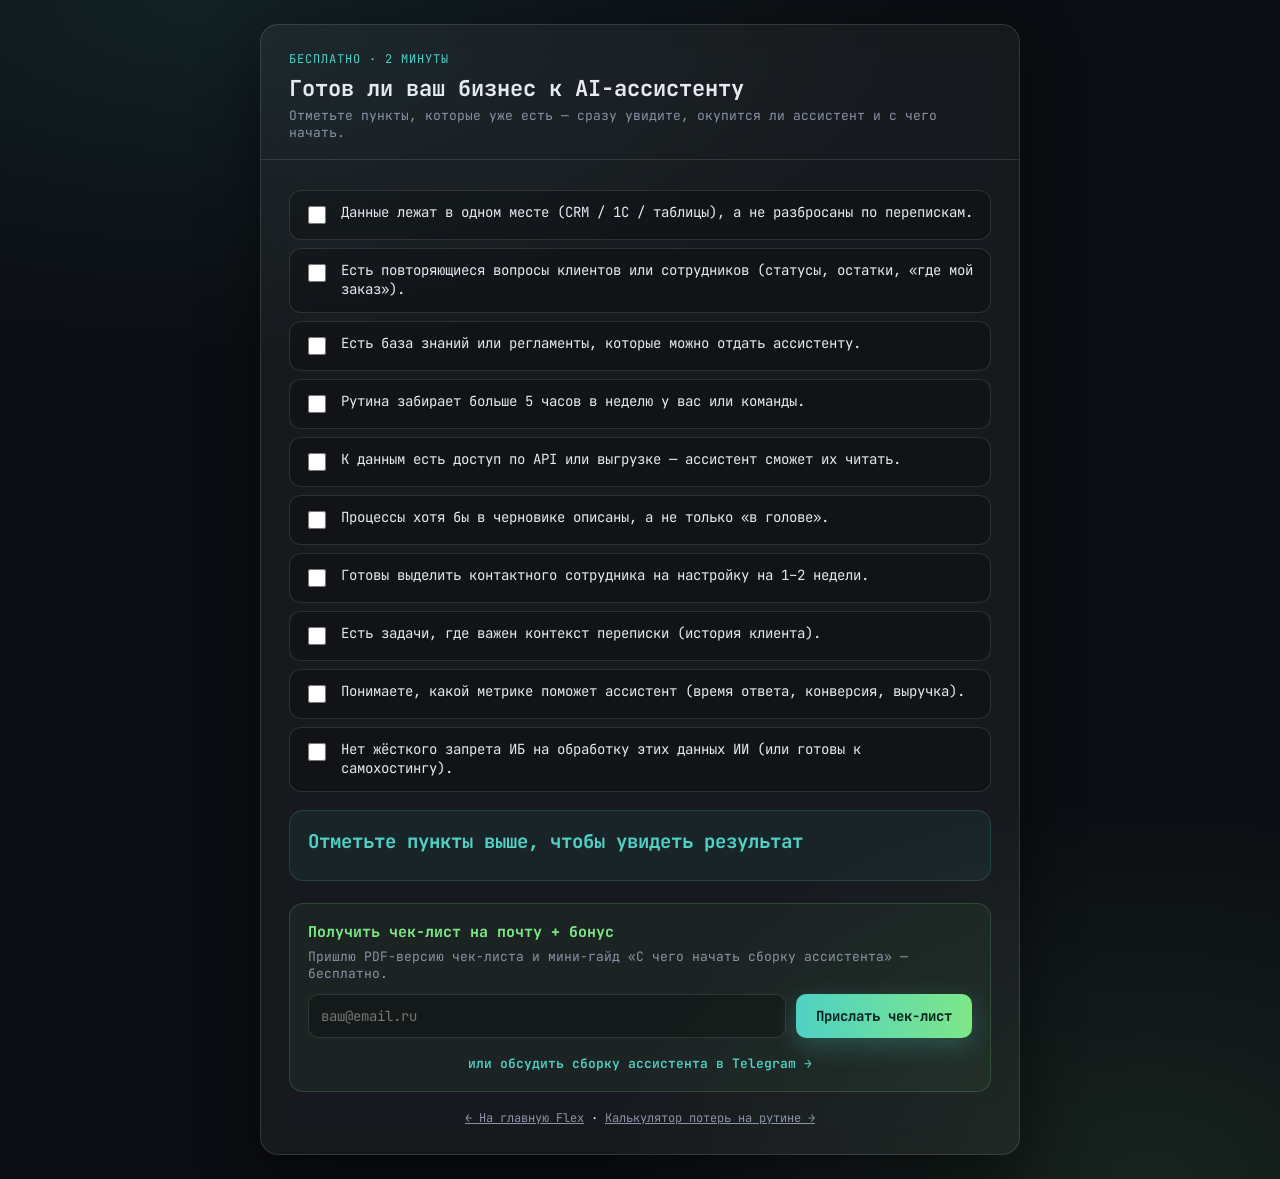
==== ai-checklist.html @ 11e40fa2 "Add AI-readiness checklist page + Formspree capture on lead magnets" ====
<!DOCTYPE html>
<html lang="ru" data-theme="dark">
<head>
<meta charset="UTF-8" />
<meta name="viewport" content="width=device-width, initial-scale=1.0" />
<title>Чек-лист: готов ли ваш бизнес к AI-ассистенту — Flex</title>
<meta name="description" content="Бесплатный чек-лист из 10 пунктов: узнайте за 2 минуты, окупится ли AI-ассистент в вашем бизнесе и с чего начать." />
<link rel="icon" href="data:image/svg+xml,%3Csvg xmlns='http://www.w3.org/2000/svg' viewBox='0 0 32 32'%3E%3Crect width='32' height='32' rx='8' fill='%234fd1c5'/%3E%3Cpath d='M9 22V10l7 8 7-8v12' stroke='%2306231f' stroke-width='3' fill='none' stroke-linecap='round' stroke-linejoin='round'/%3E%3C/svg%3E" />
<link href="https://fonts.googleapis.com/css2?family=Inter:wght@400;500;600;700&family=JetBrains+Mono:wght@400;500;700&display=swap" rel="stylesheet" />
<style>
  :root {
    --bg: #0b0d12; --glass: rgba(255,255,255,0.05); --glass-brd: rgba(255,255,255,0.12);
    --txt: #e6e9f0; --muted: #8b93a7; --accent: #4fd1c5; --accent2: #7ee787; --warn: #ffb454;
  }
  * { box-sizing: border-box; }
  body {
    margin: 0; min-height: 100vh; font-family: ui-monospace, "JetBrains Mono", Menlo, Consolas, monospace;
    color: var(--txt);
    background: radial-gradient(1200px 600px at 15% 0%, rgba(79,209,197,0.10), transparent 60%),
                radial-gradient(1000px 700px at 90% 100%, rgba(126,231,135,0.10), transparent 55%), var(--bg);
    display: flex; align-items: center; justify-content: center; padding: 24px;
  }
  .card { width: 100%; max-width: 760px; background: var(--glass); border: 1px solid var(--glass-brd);
    border-radius: 18px; backdrop-filter: blur(14px); box-shadow: 0 20px 60px rgba(0,0,0,0.45); overflow: hidden; }
  .head { padding: 26px 28px 18px; border-bottom: 1px solid var(--glass-brd); }
  .tag { font-size: 12px; color: var(--accent); letter-spacing: 1px; text-transform: uppercase; }
  h1 { margin: 8px 0 4px; font-size: 22px; line-height: 1.25; }
  .sub { color: var(--muted); font-size: 13px; }
  .body { padding: 22px 28px 28px; }
  .chk { display: flex; gap: 12px; align-items: flex-start; padding: 12px 14px; margin: 8px 0;
    background: rgba(0,0,0,0.22); border: 1px solid var(--glass-brd); border-radius: 12px; cursor: pointer;
    transition: border-color .15s, background .15s; }
  .chk:hover { border-color: var(--accent); }
  .chk input { margin-top: 3px; width: 18px; height: 18px; accent-color: var(--accent); flex: 0 0 auto; }
  .chk span { font-size: 14px; line-height: 1.4; }
  .result { margin-top: 18px; padding: 18px; border-radius: 14px; background: rgba(79,209,197,0.06);
    border: 1px solid rgba(79,209,197,0.18); }
  .big { font-size: 19px; font-weight: 700; color: var(--accent); }
  .rrow { color: var(--muted); font-size: 13.5px; margin-top: 8px; line-height: 1.5; }
  .capture { margin-top: 22px; padding: 18px; border-radius: 14px; background: rgba(126,231,135,0.05);
    border: 1px solid rgba(126,231,135,0.18); }
  .capture h3 { margin: 0 0 6px; font-size: 15px; color: var(--accent2); }
  .capture p { margin: 0 0 12px; color: var(--muted); font-size: 13px; }
  .cinline { display: flex; gap: 10px; flex-wrap: wrap; }
  .cinline input[type=email] { flex: 1 1 220px; padding: 12px; font-size: 14px; font-family: inherit;
    background: rgba(0,0,0,0.25); color: var(--txt); border: 1px solid var(--glass-brd); border-radius: 10px; }
  .cinline input[type=email]:focus { outline: none; border-color: var(--accent); }
  .btn { display: inline-block; text-decoration: none; cursor: pointer; border: 0;
    background: linear-gradient(90deg, var(--accent), var(--accent2)); color: #06231f; font-weight: 700;
    font-size: 14px; padding: 12px 20px; border-radius: 10px; box-shadow: 0 8px 24px rgba(79,209,197,0.25);
    font-family: inherit; }
  .btn:hover { filter: brightness(1.05); }
  .alt { text-align: center; margin-top: 14px; }
  .alt a { color: var(--accent); text-decoration: none; font-size: 13px; font-weight: 600; }
  .alt a:hover { text-decoration: underline; }
  .back { display: block; text-align: center; margin-top: 18px; font-size: 12px; }
  .back a { color: var(--muted); } .back a:hover { color: var(--accent); }
  .ok { border-color: rgba(126,231,135,0.5) !important; }
</style>
</head>
<body>
  <div class="card">
    <div class="head">
      <div class="tag">Бесплатно · 2 минуты</div>
      <h1>Готов ли ваш бизнес к AI-ассистенту</h1>
      <div class="sub">Отметьте пункты, которые уже есть — сразу увидите, окупится ли ассистент и с чего начать.</div>
    </div>
    <div class="body">
      <label class="chk"><input type="checkbox" data-w="1"><span>Данные лежат в одном месте (CRM / 1С / таблицы), а не разбросаны по перепискам.</span></label>
      <label class="chk"><input type="checkbox" data-w="1"><span>Есть повторяющиеся вопросы клиентов или сотрудников (статусы, остатки, «где мой заказ»).</span></label>
      <label class="chk"><input type="checkbox" data-w="1"><span>Есть база знаний или регламенты, которые можно отдать ассистенту.</span></label>
      <label class="chk"><input type="checkbox" data-w="1"><span>Рутина забирает больше 5 часов в неделю у вас или команды.</span></label>
      <label class="chk"><input type="checkbox" data-w="1"><span>К данным есть доступ по API или выгрузке — ассистент сможет их читать.</span></label>
      <label class="chk"><input type="checkbox" data-w="1"><span>Процессы хотя бы в черновике описаны, а не только «в голове».</span></label>
      <label class="chk"><input type="checkbox" data-w="1"><span>Готовы выделить контактного сотрудника на настройку на 1–2 недели.</span></label>
      <label class="chk"><input type="checkbox" data-w="1"><span>Есть задачи, где важен контекст переписки (история клиента).</span></label>
      <label class="chk"><input type="checkbox" data-w="1"><span>Понимаете, какой метрике поможет ассистент (время ответа, конверсия, выручка).</span></label>
      <label class="chk"><input type="checkbox" data-w="1"><span>Нет жёсткого запрета ИБ на обработку этих данных ИИ (или готовы к самохостингу).</span></label>

      <div class="result" id="result">
        <div class="big" id="verdict">Отметьте пункты выше, чтобы увидеть результат</div>
        <div class="rrow" id="advice"></div>
      </div>

      <div class="capture">
        <h3>Получить чек-лист на почту + бонус</h3>
        <p>Пришлю PDF-версию чек-листа и мини-гайд «С чего начать сборку ассистента» — бесплатно.</p>
        <!-- ЗАМЕНИ XXXXXXXXX на свой Formspree-form-id: https://formspree.io/f/XXXXXXXXX -->
        <form action="https://formspree.io/f/XXXXXXXXX" method="POST">
          <div class="cinline">
            <input type="email" name="email" placeholder="ваш@email.ru" required />
            <input type="hidden" name="_subject" value="Лид: чек-лист AI-готовности" />
            <input type="hidden" name="source" value="ai-checklist" />
            <button class="btn" type="submit">Прислать чек-лист</button>
          </div>
        </form>
        <div class="alt">
          <a href="https://t.me/SashaShyman">или обсудить сборку ассистента в Telegram →</a>
        </div>
      </div>

      <div class="back"><a href="index.html">← На главную Flex</a> · <a href="calculator.html">Калькулятор потерь на рутине →</a></div>
    </div>
  </div>

<script>
  const boxes = document.querySelectorAll('input[type=checkbox]');
  const verdict = document.getElementById('verdict');
  const advice = document.getElementById('advice');
  const result = document.getElementById('result');
  function score() {
    let n = 0; boxes.forEach(b => { if (b.checked) n++; });
    if (n === 0) { verdict.textContent = 'Отметьте пункты выше, чтобы увидеть результат'; advice.textContent=''; result.classList.remove('ok'); return; }
    if (n >= 8) { verdict.textContent = '✅ Ассистент окупится быстро — можно собирать.';
      advice.textContent = 'Шаг 1: выделите 1–2 повторяющиеся задачи и контактного сотрудника. Стартуем за 3–7 дней.'; result.classList.add('ok'); }
    else if (n >= 5) { verdict.textContent = '🟡 Окупится, но нужна небольшая подготовка.';
      advice.textContent = 'Шаг 1: соберите данные в одно место и опишите 1 процесс в черновике — этого хватит для первого прототипа.'; result.classList.add('ok'); }
    else { verdict.textContent = '🟠 Сначала упакуйте процессы, потом автоматизируйте.';
      advice.textContent = 'Шаг 1: опишите рутину (даже в черновике). Без этого ИИ будет гадать. Помогу структурировать — напишите в ТГ.'; result.classList.remove('ok'); }
  }
  boxes.forEach(b => b.addEventListener('change', score));
</script>
</body>
</html>
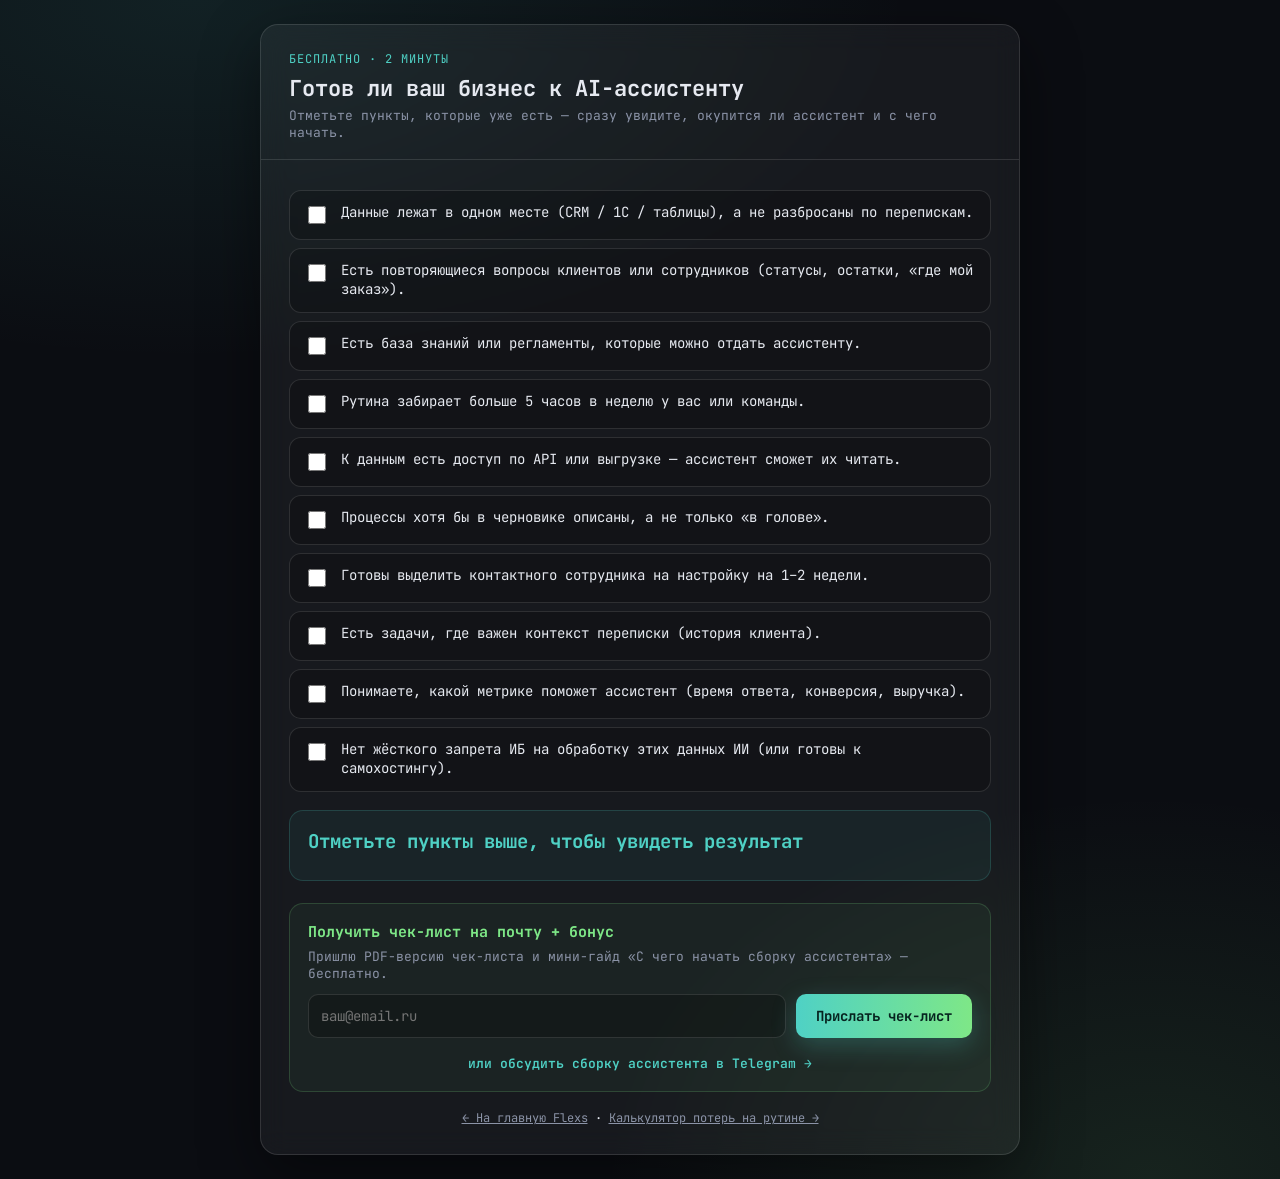
==== commit 34175291: "refine Flexs agency positioning" ====
--- a/ai-checklist.html
+++ b/ai-checklist.html
@@ -3,7 +3,7 @@
 <head>
 <meta charset="UTF-8" />
 <meta name="viewport" content="width=device-width, initial-scale=1.0" />
-<title>Чек-лист: готов ли ваш бизнес к AI-ассистенту — Flex</title>
+  <title>Чек-лист: готов ли ваш бизнес к AI-ассистенту — Flexs</title>
 <meta name="description" content="Бесплатный чек-лист из 10 пунктов: узнайте за 2 минуты, окупится ли AI-ассистент в вашем бизнесе и с чего начать." />
 <link rel="icon" href="data:image/svg+xml,%3Csvg xmlns='http://www.w3.org/2000/svg' viewBox='0 0 32 32'%3E%3Crect width='32' height='32' rx='8' fill='%234fd1c5'/%3E%3Cpath d='M9 22V10l7 8 7-8v12' stroke='%2306231f' stroke-width='3' fill='none' stroke-linecap='round' stroke-linejoin='round'/%3E%3C/svg%3E" />
 <link href="https://fonts.googleapis.com/css2?family=Inter:wght@400;500;600;700&family=JetBrains+Mono:wght@400;500;700&display=swap" rel="stylesheet" />
@@ -99,7 +99,7 @@
         </div>
       </div>
 
-      <div class="back"><a href="index.html">← На главную Flex</a> · <a href="calculator.html">Калькулятор потерь на рутине →</a></div>
+      <div class="back"><a href="index.html">← На главную Flexs</a> · <a href="calculator.html">Калькулятор потерь на рутине →</a></div>
     </div>
   </div>
 
@@ -112,7 +112,7 @@
     let n = 0; boxes.forEach(b => { if (b.checked) n++; });
     if (n === 0) { verdict.textContent = 'Отметьте пункты выше, чтобы увидеть результат'; advice.textContent=''; result.classList.remove('ok'); return; }
     if (n >= 8) { verdict.textContent = '✅ Ассистент окупится быстро — можно собирать.';
-      advice.textContent = 'Шаг 1: выделите 1–2 повторяющиеся задачи и контактного сотрудника. Стартуем за 3–7 дней.'; result.classList.add('ok'); }
+      advice.textContent = 'Шаг 1: выделите 1–2 повторяющиеся задачи и контактного сотрудника. После этого можно оценить подходящий формат решения и сроки.'; result.classList.add('ok'); }
     else if (n >= 5) { verdict.textContent = '🟡 Окупится, но нужна небольшая подготовка.';
       advice.textContent = 'Шаг 1: соберите данные в одно место и опишите 1 процесс в черновике — этого хватит для первого прототипа.'; result.classList.add('ok'); }
     else { verdict.textContent = '🟠 Сначала упакуйте процессы, потом автоматизируйте.';
